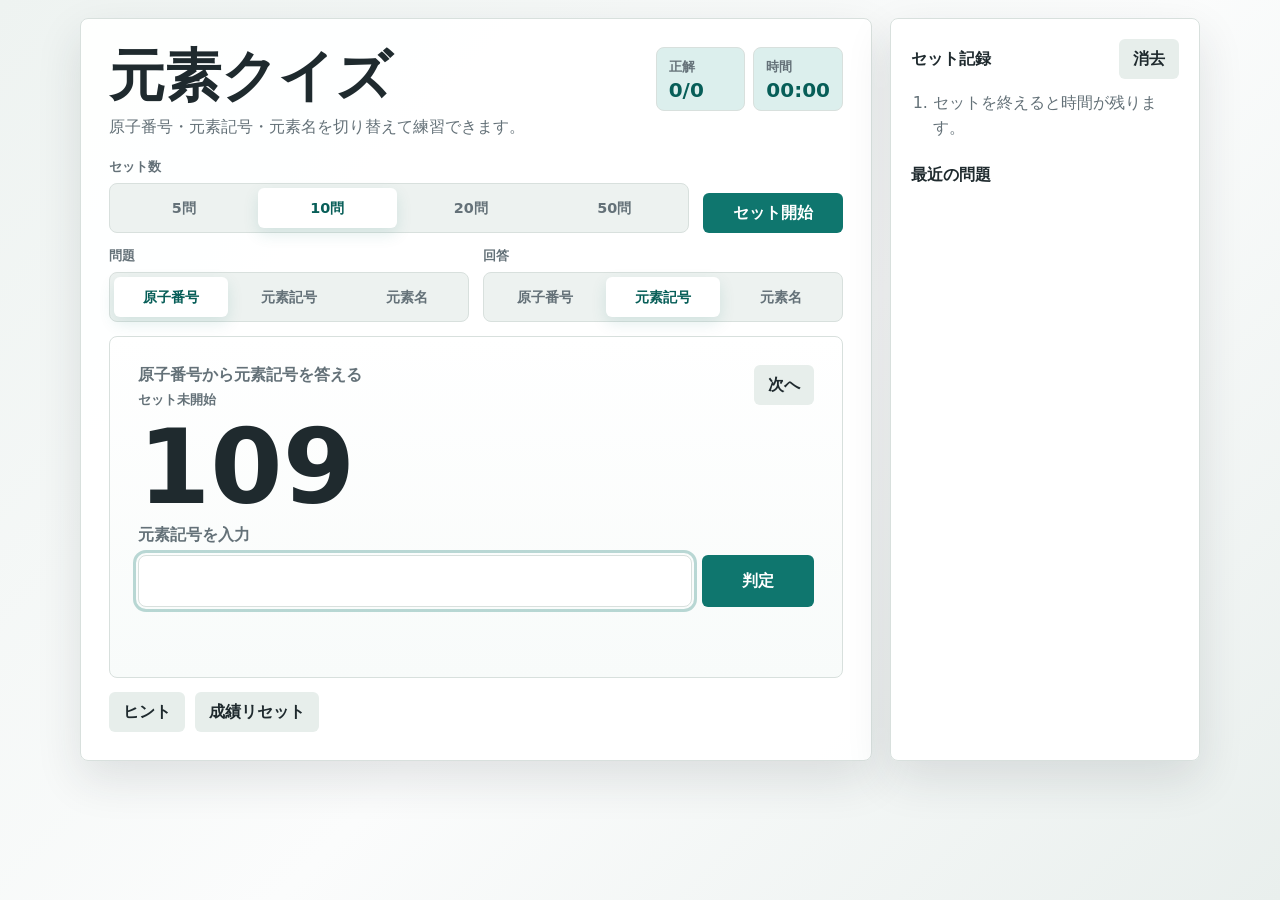
==== index.html @ 5d78c541 "iroiro" ====
<!doctype html>
<html lang="ja">
  <head>
    <meta charset="UTF-8" />
    <meta name="viewport" content="width=device-width, initial-scale=1.0" />
    <title>元素クイズ</title>
    <link rel="stylesheet" href="styles.css" />
  </head>
  <body>
    <main class="app-shell">
      <section class="quiz-panel" aria-labelledby="app-title">
        <header class="topbar">
          <div class="title-block">
            <h1 id="app-title">元素クイズ</h1>
            <p>原子番号・元素記号・元素名を切り替えて練習できます。</p>
          </div>
          <div class="stats">
            <div>
              <span class="stat-label">正解</span>
              <strong><span id="correctCount">0</span>/<span id="totalCount">0</span></strong>
            </div>
            <div>
              <span class="stat-label">時間</span>
              <strong id="timer">00:00</strong>
            </div>
          </div>
        </header>

        <section class="set-panel" aria-label="セット設定">
          <div class="control-group">
            <span class="control-label">セット数</span>
            <div class="segmented compact" id="setSize">
              <button type="button" data-size="5">5問</button>
              <button type="button" class="is-active" data-size="10">10問</button>
              <button type="button" data-size="20">20問</button>
              <button type="button" data-size="50">50問</button>
            </div>
          </div>
          <button type="button" class="primary-action" id="startSetButton">セット開始</button>
        </section>

        <section class="controls" aria-label="クイズ設定">
          <div class="control-group">
            <span class="control-label">問題</span>
            <div class="segmented" id="questionMode">
              <button type="button" class="is-active" data-mode="number">原子番号</button>
              <button type="button" data-mode="symbol">元素記号</button>
              <button type="button" data-mode="name">元素名</button>
            </div>
          </div>

          <div class="control-group">
            <span class="control-label">回答</span>
            <div class="segmented" id="answerMode">
              <button type="button" data-mode="number">原子番号</button>
              <button type="button" class="is-active" data-mode="symbol">元素記号</button>
              <button type="button" data-mode="name">元素名</button>
            </div>
          </div>
        </section>

        <section class="question-card">
          <div class="question-head">
            <div>
              <div class="question-meta" id="questionMeta">原子番号から元素記号を答える</div>
              <div class="progress" id="progressText">セット未開始</div>
            </div>
            <button type="button" id="skipButton">次へ</button>
          </div>
          <div class="question-value" id="questionValue">1</div>
          <form id="answerForm" class="answer-form" autocomplete="off">
            <label for="answerInput" id="answerLabel">元素記号を入力</label>
            <div class="answer-row">
              <input id="answerInput" name="answer" type="text" inputmode="text" autofocus />
              <button type="submit">判定</button>
            </div>
          </form>
          <div class="feedback" id="feedback" aria-live="polite"></div>
        </section>

        <footer class="actions">
          <button type="button" id="hintButton">ヒント</button>
          <button type="button" id="resetButton">成績リセット</button>
        </footer>
      </section>

      <aside class="side-panel">
        <section aria-labelledby="records-title">
          <div class="side-heading">
            <h2 id="records-title">セット記録</h2>
            <button type="button" id="clearRecordsButton">消去</button>
          </div>
          <ol id="recordsList" class="record-list"></ol>
        </section>

        <section aria-labelledby="history-title">
          <h2 id="history-title">最近の問題</h2>
          <ol id="historyList" class="history-list"></ol>
        </section>
      </aside>
    </main>

    <script src="app.js"></script>
  </body>
</html>
---- styles.css ----
:root {
  color-scheme: light;
  --bg: #f2f5f4;
  --panel: #ffffff;
  --ink: #1f2a2e;
  --muted: #647178;
  --line: #d8e0dd;
  --accent: #0f766e;
  --accent-dark: #075e58;
  --accent-soft: #dcefed;
  --warn: #a15c07;
  --ok: #047857;
  --bad: #b91c1c;
  --shadow: 0 18px 46px rgba(31, 42, 46, 0.12);
}

* {
  box-sizing: border-box;
}

body {
  margin: 0;
  min-height: 100vh;
  font-family: "Segoe UI", "Noto Sans JP", system-ui, sans-serif;
  background: linear-gradient(135deg, #eef3f1 0%, #fbfcfc 54%, #e9efed 100%);
  color: var(--ink);
}

button,
input {
  font: inherit;
}

button {
  cursor: pointer;
}

.app-shell {
  width: min(1120px, calc(100% - 24px));
  margin: 0 auto;
  display: grid;
  grid-template-columns: minmax(0, 1fr) 310px;
  gap: 18px;
  padding: 18px 0;
}

.quiz-panel,
.side-panel {
  background: rgba(255, 255, 255, 0.96);
  border: 1px solid var(--line);
  border-radius: 8px;
  box-shadow: var(--shadow);
}

.quiz-panel {
  padding: clamp(16px, 3vw, 28px);
}

.side-panel {
  display: grid;
  gap: 24px;
  align-content: start;
  padding: 20px;
}

.topbar {
  display: grid;
  grid-template-columns: minmax(0, 1fr) auto;
  gap: 16px;
  align-items: start;
  margin-bottom: 18px;
}

h1,
h2,
p {
  margin: 0;
}

h1 {
  font-size: clamp(1.9rem, 5vw, 3.5rem);
  line-height: 1.05;
  font-weight: 850;
  letter-spacing: 0;
}

h2 {
  font-size: 1rem;
  margin-bottom: 12px;
}

.title-block p {
  margin-top: 8px;
  color: var(--muted);
  line-height: 1.65;
}

.stats {
  display: grid;
  grid-template-columns: repeat(2, minmax(82px, 1fr));
  gap: 8px;
}

.stats div {
  min-height: 62px;
  padding: 10px 12px;
  border: 1px solid var(--line);
  border-radius: 8px;
  background: var(--accent-soft);
}

.stat-label,
.control-label,
.progress {
  display: block;
  color: var(--muted);
  font-size: 0.82rem;
  font-weight: 750;
}

.stats strong {
  display: block;
  margin-top: 4px;
  color: var(--accent-dark);
  font-size: 1.25rem;
  line-height: 1;
}

.set-panel,
.controls {
  display: grid;
  gap: 14px;
  margin-bottom: 14px;
}

.set-panel {
  grid-template-columns: minmax(0, 1fr) 140px;
  align-items: end;
}

.controls {
  grid-template-columns: 1fr 1fr;
}

.control-label {
  margin-bottom: 7px;
}

.segmented {
  display: grid;
  grid-template-columns: repeat(3, 1fr);
  padding: 4px;
  gap: 4px;
  border-radius: 8px;
  background: #edf2f0;
  border: 1px solid var(--line);
}

.segmented.compact {
  grid-template-columns: repeat(4, 1fr);
}

.segmented button,
.actions button,
.question-head button,
.primary-action,
.answer-row button,
.side-heading button {
  border: 0;
  border-radius: 6px;
  min-height: 40px;
  font-weight: 800;
  transition: transform 150ms ease, background 150ms ease, color 150ms ease;
}

.segmented button {
  background: transparent;
  color: var(--muted);
  font-size: 0.9rem;
}

.segmented button.is-active {
  background: var(--panel);
  color: var(--accent-dark);
  box-shadow: 0 6px 16px rgba(15, 118, 110, 0.12);
}

.primary-action,
.answer-row button {
  background: var(--accent);
  color: #fff;
}

.question-card {
  border-radius: 8px;
  border: 1px solid var(--line);
  background: linear-gradient(180deg, #ffffff 0%, #f8fbfa 100%);
  padding: clamp(16px, 3vw, 28px);
}

.question-head {
  display: flex;
  justify-content: space-between;
  gap: 12px;
  align-items: start;
}

.question-head button,
.actions button,
.side-heading button {
  background: #e7eeeb;
  color: var(--ink);
  padding: 0 14px;
}

.question-meta {
  color: var(--muted);
  font-weight: 800;
  margin-bottom: 5px;
}

.question-value {
  min-height: 116px;
  display: flex;
  align-items: center;
  font-size: clamp(3.3rem, 10vw, 6.5rem);
  line-height: 1;
  font-weight: 850;
  letter-spacing: 0;
  overflow-wrap: anywhere;
}

.answer-form label {
  display: block;
  margin-bottom: 9px;
  color: var(--muted);
  font-weight: 750;
}

.answer-row {
  display: grid;
  grid-template-columns: 1fr 112px;
  gap: 10px;
}

input {
  width: 100%;
  min-height: 52px;
  border: 1px solid var(--line);
  border-radius: 8px;
  padding: 0 14px;
  font-size: 1.1rem;
  background: #fff;
  color: var(--ink);
}

input:focus-visible,
button:focus-visible {
  outline: 3px solid rgba(15, 118, 110, 0.28);
  outline-offset: 2px;
}

button:hover {
  transform: translateY(-1px);
}

.feedback {
  min-height: 30px;
  margin-top: 12px;
  font-weight: 850;
}

.feedback.ok {
  color: var(--ok);
}

.feedback.bad {
  color: var(--bad);
}

.feedback.hint,
.feedback.done {
  color: var(--warn);
}

.actions {
  display: flex;
  flex-wrap: wrap;
  gap: 10px;
  margin-top: 14px;
}

.side-heading {
  display: flex;
  justify-content: space-between;
  gap: 10px;
  align-items: center;
  margin-bottom: 12px;
}

.side-heading h2 {
  margin-bottom: 0;
}

.record-list,
.history-list {
  display: grid;
  gap: 10px;
  margin: 0;
  padding-left: 22px;
  color: var(--muted);
}

.record-list li,
.history-list li {
  line-height: 1.55;
}

.record-list strong,
.history-list strong {
  color: var(--ink);
}

.empty-note {
  color: var(--muted);
  line-height: 1.65;
}

@media (max-width: 860px) {
  .app-shell {
    grid-template-columns: 1fr;
  }
}

@media (max-width: 620px) {
  .app-shell {
    width: min(100% - 16px, 1120px);
    padding: 8px 0;
  }

  .topbar,
  .set-panel,
  .controls,
  .answer-row {
    grid-template-columns: 1fr;
  }

  .stats {
    grid-template-columns: 1fr 1fr;
  }

  .segmented,
  .segmented.compact {
    grid-template-columns: 1fr 1fr;
  }

  .question-value {
    min-height: 92px;
  }
}
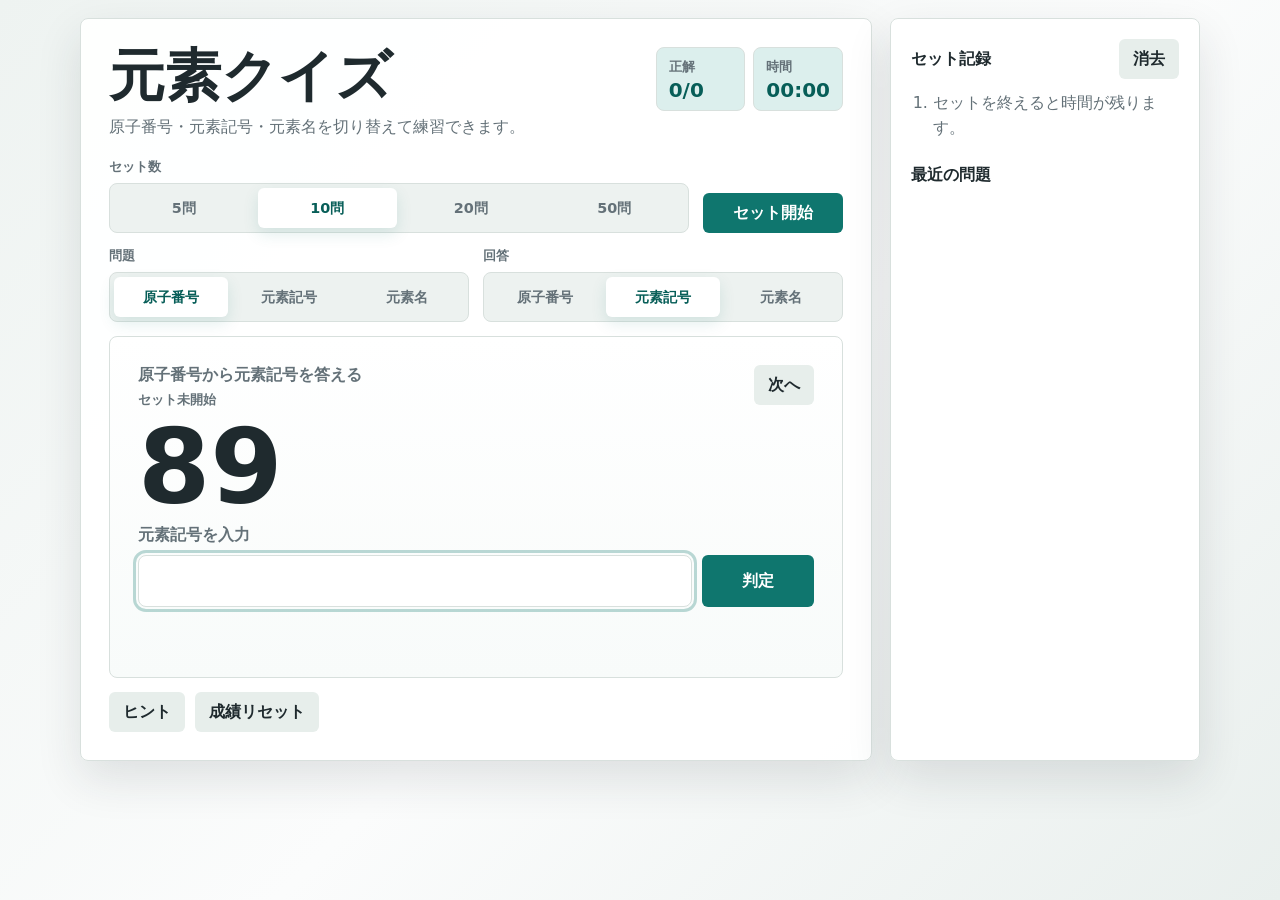
==== commit be313151: "hoi" ====
--- a/index.html
+++ b/index.html
@@ -5,6 +5,7 @@
     <meta name="viewport" content="width=device-width, initial-scale=1.0" />
     <title>元素クイズ</title>
     <link rel="stylesheet" href="styles.css" />
+    <meta name="google-site-verification" content="UvCTDxU9e9csz9HPu2yGwQ0CyTUIbkgXV5SM0vakd-k" />
   </head>
   <body>
     <main class="app-shell">
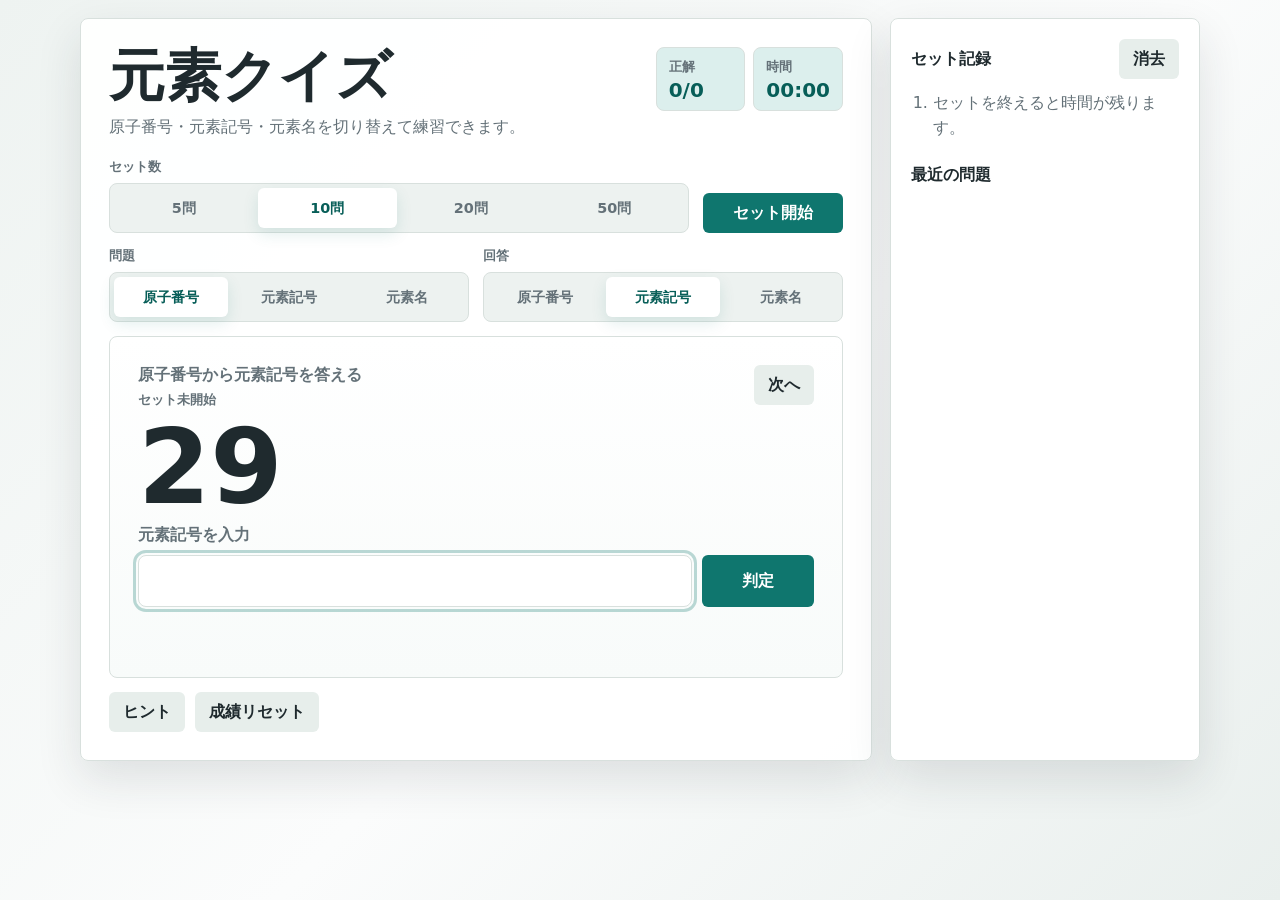
==== commit f6fe9cd9: "Update index.html" ====
--- a/index.html
+++ b/index.html
@@ -5,7 +5,6 @@
     <meta name="viewport" content="width=device-width, initial-scale=1.0" />
     <title>元素クイズ</title>
     <link rel="stylesheet" href="styles.css" />
-    <meta name="google-site-verification" content="UvCTDxU9e9csz9HPu2yGwQ0CyTUIbkgXV5SM0vakd-k" />
   </head>
   <body>
     <main class="app-shell">
